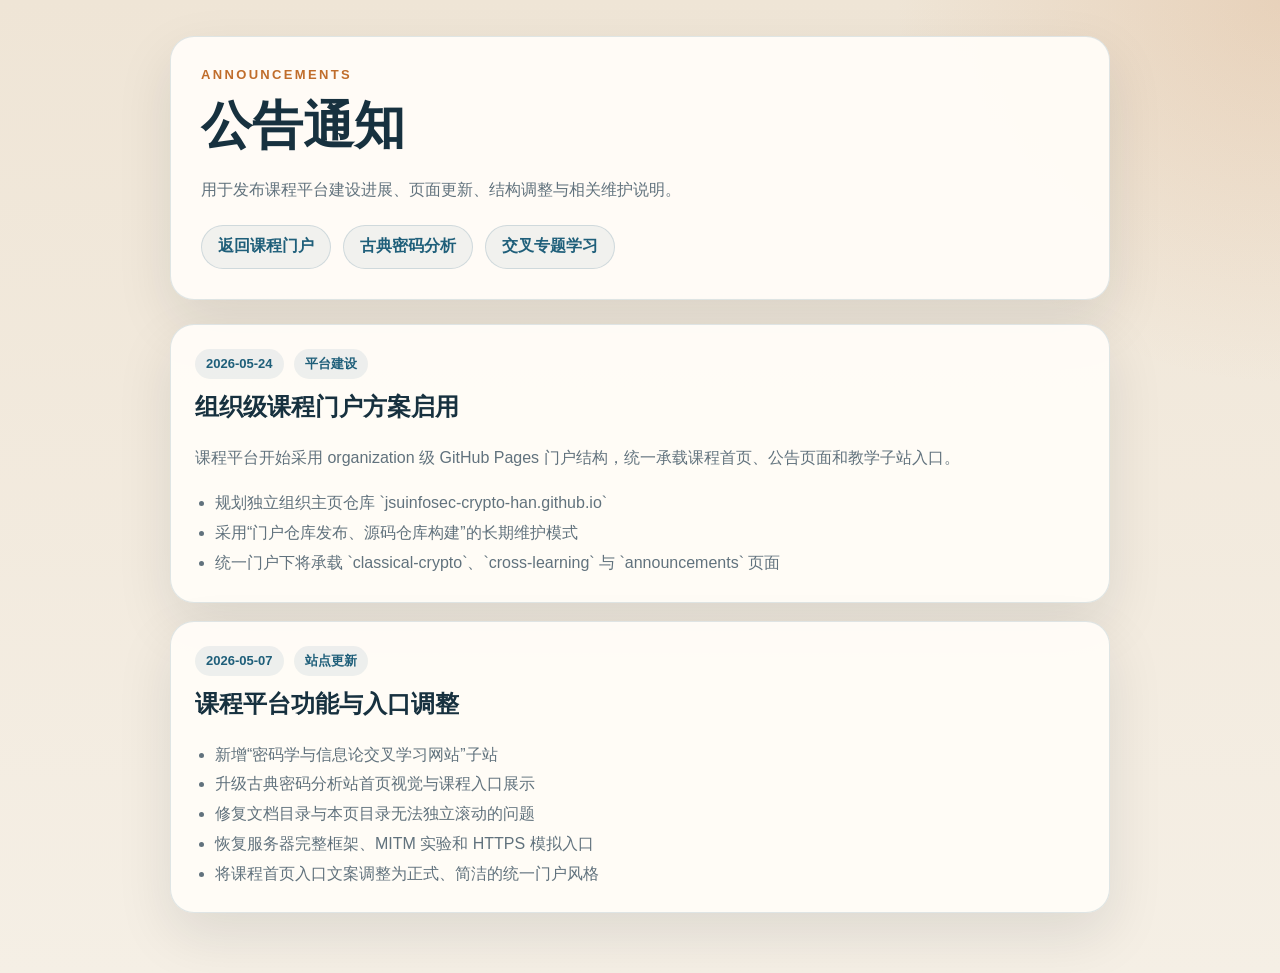
==== announcements/index.html @ 3f23a889 "Initialize organization teaching portal" ====
<!DOCTYPE html>
<html lang="zh-CN">
  <head>
    <meta charset="UTF-8" />
    <meta name="viewport" content="width=device-width, initial-scale=1.0" />
    <title>公告通知 | 江苏大学信息安全课程平台</title>
    <style>
      :root {
        --bg: #f5efe5;
        --paper: rgba(255, 252, 247, 0.96);
        --ink: #17313f;
        --muted: #61727d;
        --primary: #1f5f7a;
        --accent: #c06d2b;
        --line: rgba(31, 95, 122, 0.14);
        --shadow: 0 22px 56px rgba(18, 33, 40, 0.1);
        --radius-lg: 24px;
        --radius-md: 16px;
      }

      * {
        box-sizing: border-box;
      }

      body {
        margin: 0;
        color: var(--ink);
        font-family: "Segoe UI", "PingFang SC", "Microsoft YaHei", sans-serif;
        background:
          radial-gradient(circle at top right, rgba(192, 109, 43, 0.16), transparent 24%),
          linear-gradient(180deg, #efe5d6 0%, var(--bg) 100%);
      }

      a {
        color: inherit;
        text-decoration: none;
      }

      .page {
        max-width: 980px;
        margin: 0 auto;
        padding: 36px 20px 60px;
      }

      .hero,
      .entry {
        border: 1px solid var(--line);
        border-radius: var(--radius-lg);
        background: var(--paper);
        box-shadow: var(--shadow);
      }

      .hero {
        padding: 30px;
      }

      .eyebrow {
        margin: 0 0 10px;
        color: var(--accent);
        font-size: 13px;
        font-weight: 700;
        letter-spacing: 0.18em;
        text-transform: uppercase;
      }

      h1,
      h2,
      h3,
      p {
        margin-top: 0;
      }

      h1 {
        margin-bottom: 14px;
        font-size: clamp(2rem, 4vw, 3.2rem);
      }

      .lead,
      .entry p,
      li {
        color: var(--muted);
        line-height: 1.86;
      }

      .nav {
        display: flex;
        flex-wrap: wrap;
        gap: 12px;
        margin-top: 20px;
      }

      .btn {
        display: inline-flex;
        align-items: center;
        justify-content: center;
        min-height: 44px;
        padding: 0 16px;
        border-radius: 999px;
        border: 1px solid rgba(31, 95, 122, 0.16);
        background: rgba(31, 95, 122, 0.06);
        color: var(--primary);
        font-weight: 700;
      }

      .timeline {
        display: grid;
        gap: 18px;
        margin-top: 24px;
      }

      .entry {
        padding: 24px;
      }

      .entry__meta {
        display: flex;
        flex-wrap: wrap;
        gap: 10px;
        margin-bottom: 12px;
      }

      .pill {
        display: inline-flex;
        align-items: center;
        padding: 6px 11px;
        border-radius: 999px;
        background: rgba(31, 95, 122, 0.08);
        color: var(--primary);
        font-size: 13px;
        font-weight: 700;
      }

      ul {
        margin: 0;
        padding-left: 20px;
      }

      @media (max-width: 720px) {
        .page {
          padding: 22px 14px 40px;
        }

        .hero,
        .entry {
          border-radius: var(--radius-md);
        }
      }
    </style>
  </head>
  <body>
    <main class="page">
      <section class="hero">
        <p class="eyebrow">Announcements</p>
        <h1>公告通知</h1>
        <p class="lead">
          用于发布课程平台建设进展、页面更新、结构调整与相关维护说明。
        </p>
        <div class="nav">
          <a class="btn" href="/">返回课程门户</a>
          <a class="btn" href="/classical-crypto/">古典密码分析</a>
          <a class="btn" href="/cross-learning/">交叉专题学习</a>
        </div>
      </section>

      <section class="timeline">
        <article class="entry">
          <div class="entry__meta">
            <span class="pill">2026-05-24</span>
            <span class="pill">平台建设</span>
          </div>
          <h2>组织级课程门户方案启用</h2>
          <p>
            课程平台开始采用 organization 级 GitHub Pages 门户结构，统一承载课程首页、公告页面和教学子站入口。
          </p>
          <ul>
            <li>规划独立组织主页仓库 `jsuinfosec-crypto-han.github.io`</li>
            <li>采用“门户仓库发布、源码仓库构建”的长期维护模式</li>
            <li>统一门户下将承载 `classical-crypto`、`cross-learning` 与 `announcements` 页面</li>
          </ul>
        </article>

        <article class="entry">
          <div class="entry__meta">
            <span class="pill">2026-05-07</span>
            <span class="pill">站点更新</span>
          </div>
          <h2>课程平台功能与入口调整</h2>
          <ul>
            <li>新增“密码学与信息论交叉学习网站”子站</li>
            <li>升级古典密码分析站首页视觉与课程入口展示</li>
            <li>修复文档目录与本页目录无法独立滚动的问题</li>
            <li>恢复服务器完整框架、MITM 实验和 HTTPS 模拟入口</li>
            <li>将课程首页入口文案调整为正式、简洁的统一门户风格</li>
          </ul>
        </article>
      </section>
    </main>
  </body>
</html>
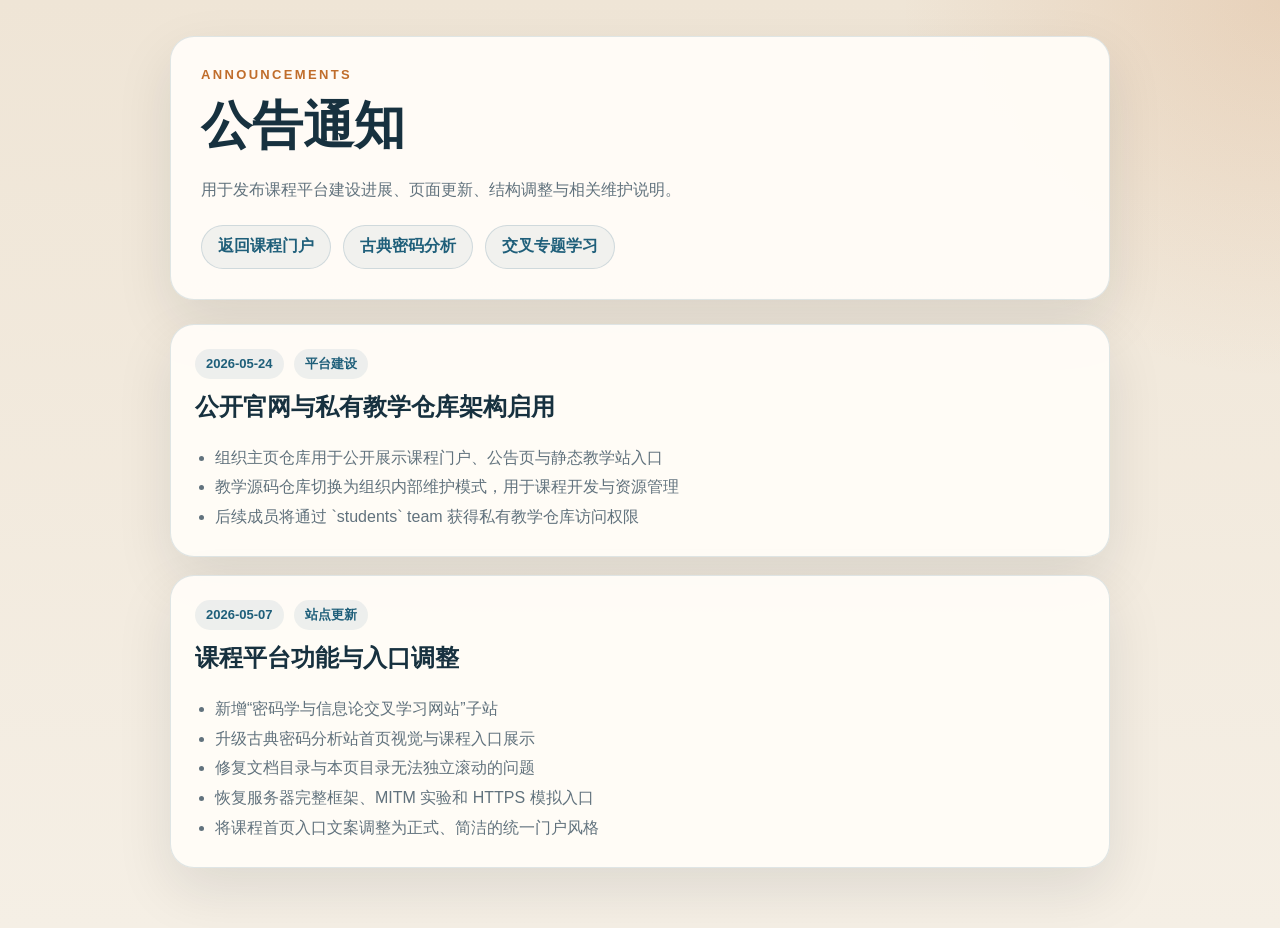
==== commit 0aedbd98: "Deploy public teaching portal" ====
--- a/announcements/index.html
+++ b/announcements/index.html
@@ -168,14 +168,11 @@
             <span class="pill">2026-05-24</span>
             <span class="pill">平台建设</span>
           </div>
-          <h2>组织级课程门户方案启用</h2>
-          <p>
-            课程平台开始采用 organization 级 GitHub Pages 门户结构，统一承载课程首页、公告页面和教学子站入口。
-          </p>
+          <h2>公开官网与私有教学仓库架构启用</h2>
           <ul>
-            <li>规划独立组织主页仓库 `jsuinfosec-crypto-han.github.io`</li>
-            <li>采用“门户仓库发布、源码仓库构建”的长期维护模式</li>
-            <li>统一门户下将承载 `classical-crypto`、`cross-learning` 与 `announcements` 页面</li>
+            <li>组织主页仓库用于公开展示课程门户、公告页与静态教学站入口</li>
+            <li>教学源码仓库切换为组织内部维护模式，用于课程开发与资源管理</li>
+            <li>后续成员将通过 `students` team 获得私有教学仓库访问权限</li>
           </ul>
         </article>
 
